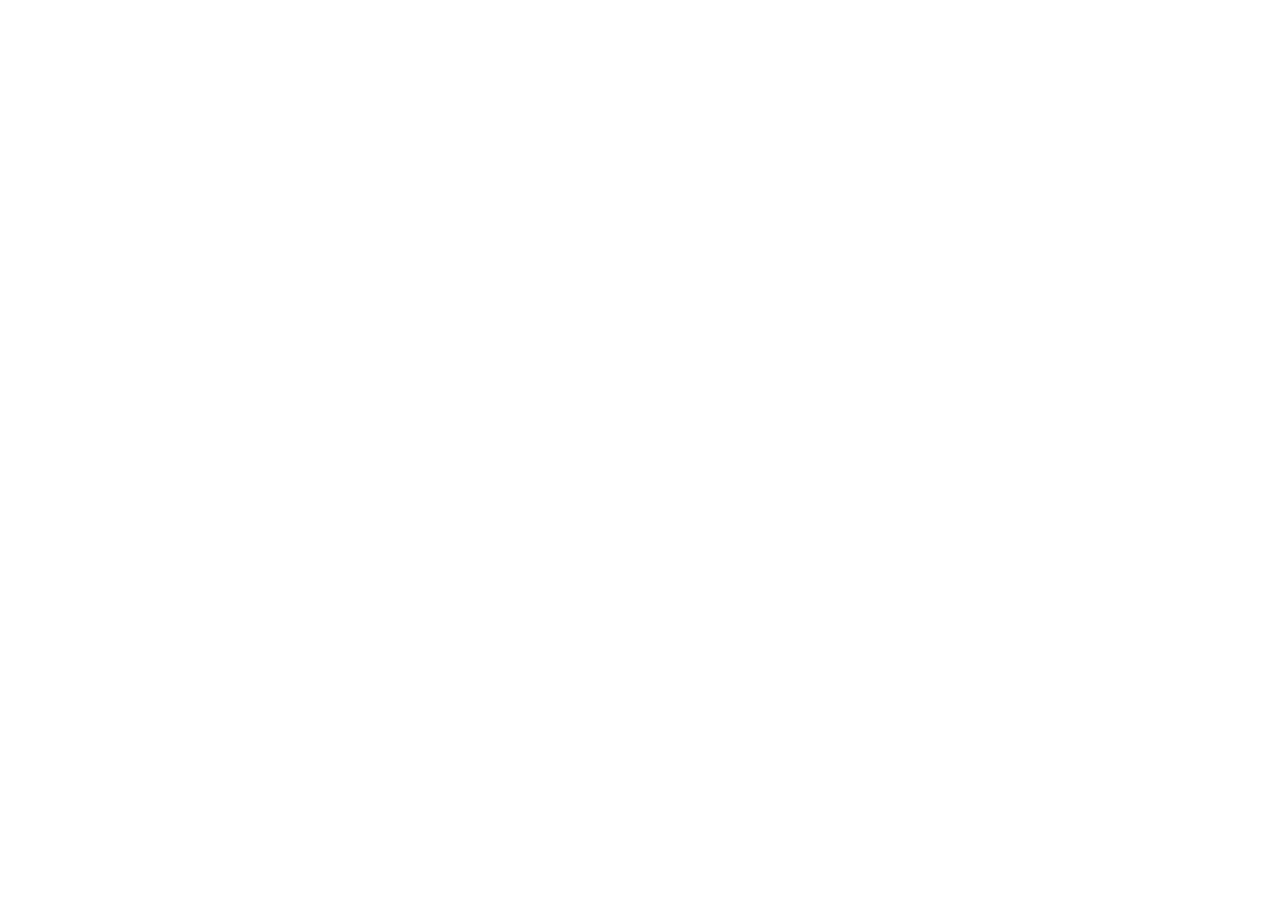
==== index.html @ a7c5f189 "Adicionar index.html" ====
<!DOCTYPE html>
<html lang="en">
<head>
    <meta charset="UTF-8">
    <meta name="viewport" content="width=device-width, initial-scale=1.0">

    <title>Document</title>
</head>
<body>
    
</body>
</html>
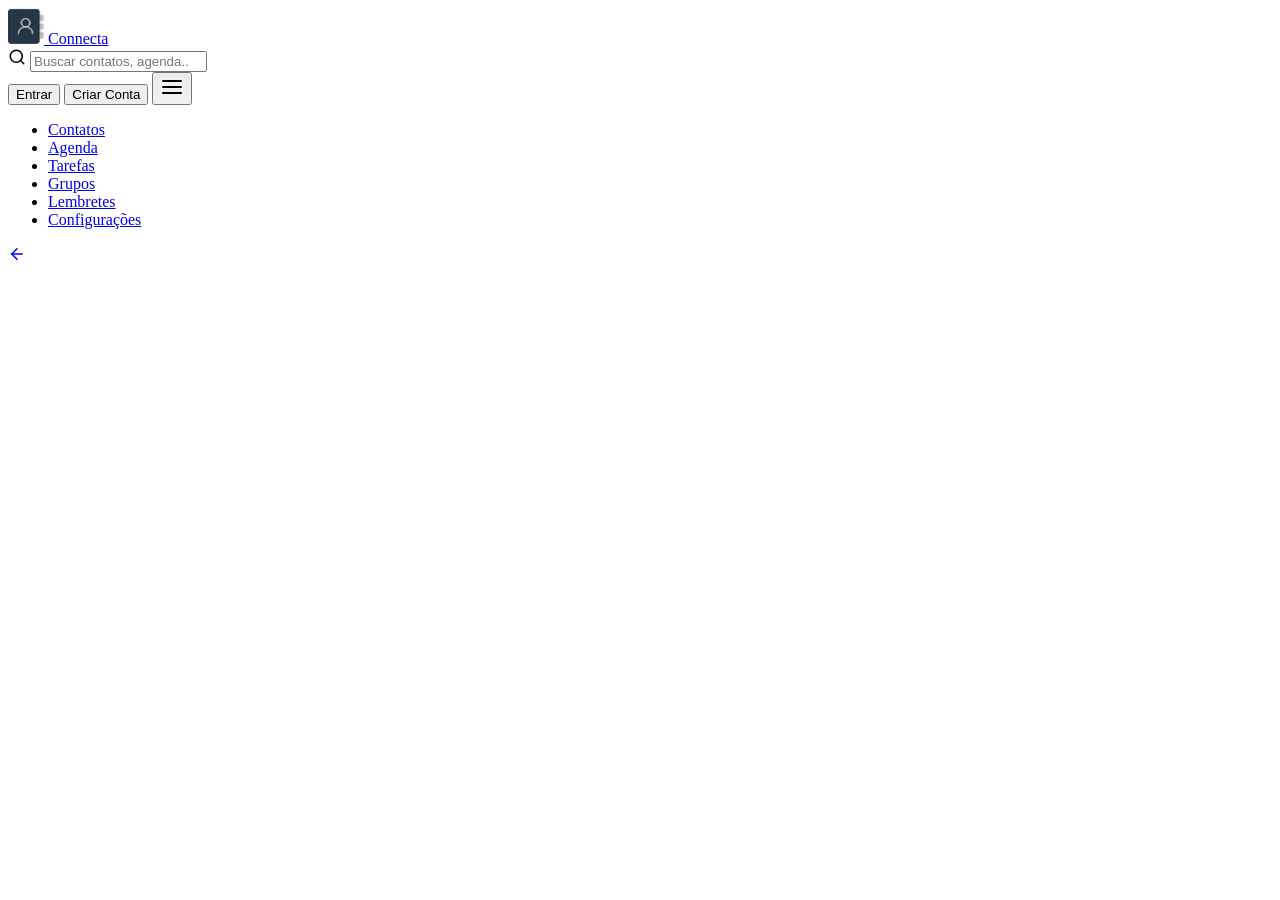
==== commit 686e3503: "Remove 'Voltar ao Início' text from index.html Removed the 'Voltar ao Início' text from a link." ====
--- a/index.html
+++ b/index.html
@@ -1,12 +1,84 @@
 <!DOCTYPE html>
-<html lang="en">
+<html lang="pt-BR">
 <head>
     <meta charset="UTF-8">
     <meta name="viewport" content="width=device-width, initial-scale=1.0">
-
-    <title>Document</title>
+    <title>Connecta — Agenda de Contatos</title>
+    <link rel="stylesheet" href="style.css">
 </head>
 <body>
-    
+
+    <header class="main-header">
+        <div class="header-container">
+
+            <a href="index.html" class="logo-link" title="Connecta Home">
+                <img src="assets/logo_connecta.png" alt="Logotipo do Connecta" class="logo-img" width="36" height="36">
+                <span class="logo-text">Connecta</span>
+            </a>
+
+            <form class="search-form" action="#" method="GET" role="search">
+                <div class="search-wrapper">
+                    <svg class="search-icon" xmlns="http://www.w3.org/2000/svg" viewBox="0 0 24 24" width="18" height="18" fill="none" stroke="currentColor" stroke-width="2" stroke-linecap="round" stroke-linejoin="round" aria-hidden="true">
+                        <circle cx="11" cy="11" r="8"></circle>
+                        <line x1="21" y1="21" x2="16.65" y2="16.65"></line>
+                    </svg>
+                    <input type="search" class="search-input" placeholder="Buscar contatos, agenda..." aria-label="Buscar no Connecta">
+                </div>
+            </form>
+
+            <div class="header-actions">
+                <button type="button" class="btn btn-outline">Entrar</button>
+                <button type="button" class="btn btn-primary">Criar Conta</button>
+                <button type="button" class="btn-menu-mobile" aria-label="Abrir menu de navegação móvel">
+                    <svg class="hamburger-icon" xmlns="http://www.w3.org/2000/svg" viewBox="0 0 24 24" width="24" height="24" fill="none" stroke="currentColor" stroke-width="2" stroke-linecap="round" stroke-linejoin="round" aria-hidden="true">
+                        <line x1="3" y1="12" x2="21" y2="12"></line>
+                        <line x1="3" y1="6" x2="21" y2="6"></line>
+                        <line x1="3" y1="18" x2="21" y2="18"></line>
+                    </svg>
+                </button>
+            </div>
+
+        </div>
+    </header>
+
+    <div class="app-layout">
+        <aside class="sidebar">
+            <nav class="sidebar-nav" aria-label="Navegação Lateral">
+                <ul class="sidebar-list">
+                    <li class="sidebar-item">
+                        <a href="index.html" class="sidebar-link active" aria-current="page">Contatos</a>
+                    </li>
+                    <li class="sidebar-item">
+                        <a href="agenda.html" class="sidebar-link">Agenda</a>
+                    </li>
+                    <li class="sidebar-item">
+                        <a href="tarefas.html" class="sidebar-link">Tarefas</a>
+                    </li>
+                    <li class="sidebar-item">
+                        <a href="grupos.html" class="sidebar-link">Grupos</a>
+                    </li>
+                    <li class="sidebar-item">
+                        <a href="lembretes.html" class="sidebar-link">Lembretes</a>
+                    </li>
+                    <li class="sidebar-item">
+                        <a href="config.html" class="sidebar-link">Configurações</a>
+                    </li>
+                </ul>
+            </nav>
+
+            <div class="sidebar-footer">
+                <a href="index.html" class="btn-back-home">
+                    <svg xmlns="http://www.w3.org/2000/svg" viewBox="0 0 24 24" width="18" height="18" fill="none" stroke="currentColor" stroke-width="2" stroke-linecap="round" stroke-linejoin="round" aria-hidden="true">
+                        <line x1="19" y1="12" x2="5" y2="12"></line>
+                        <polyline points="12 19 5 12 12 5"></polyline>
+                    </svg>
+                </a>
+            </div>
+        </aside>
+
+        <main class="main-content">
+        </main>
+    </div>
+
 </body>
-</html>+</html>
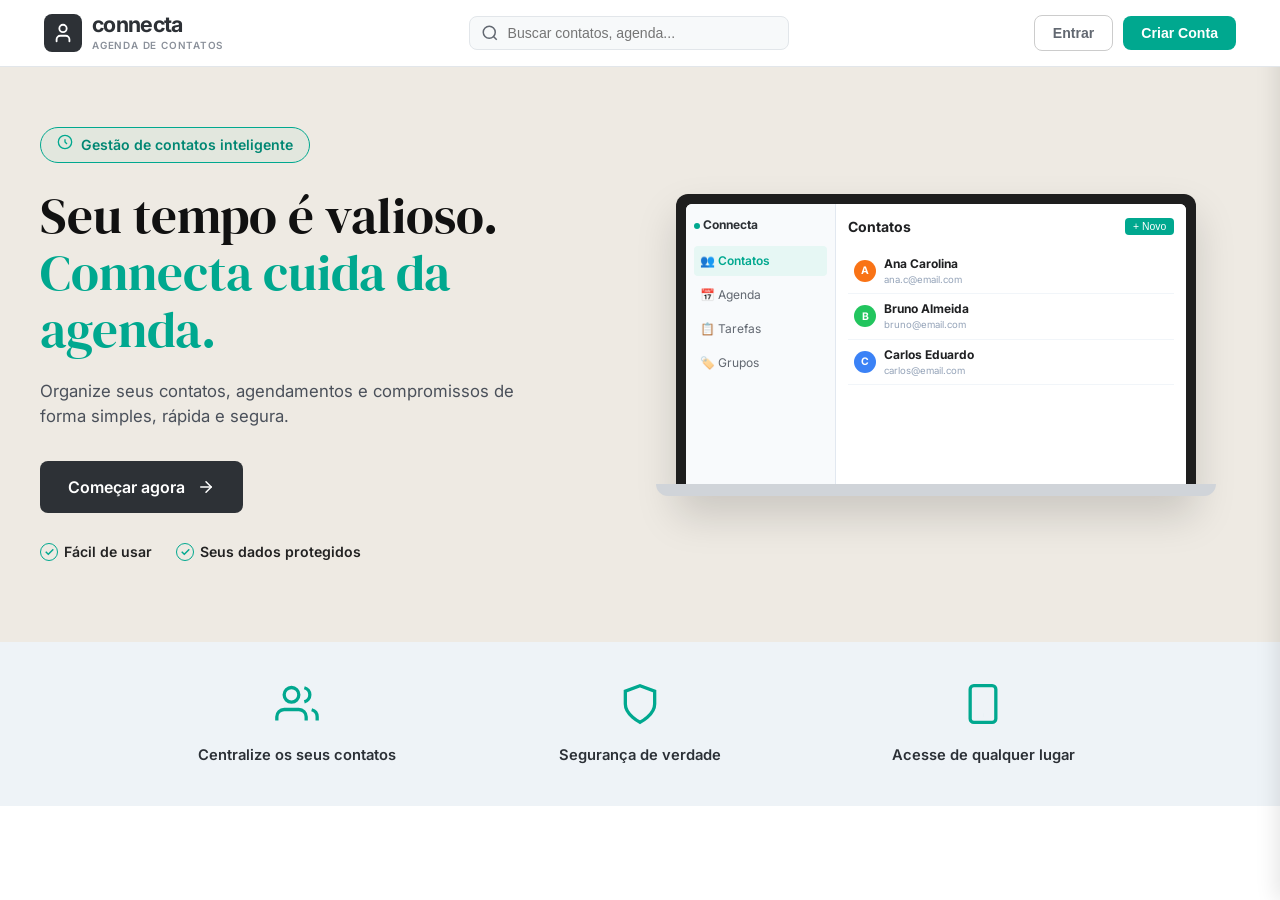
==== commit 10f4d70f: "guauguaagaga" ====
--- a/index.html
+++ b/index.html
@@ -3,82 +3,218 @@
 <head>
     <meta charset="UTF-8">
     <meta name="viewport" content="width=device-width, initial-scale=1.0">
-    <title>Connecta — Agenda de Contatos</title>
+    <title>Connecta — Agenda de Contatos Inteligente</title>
+    
+    <!-- Google Fonts -->
+    <link rel="preconnect" href="https://fonts.googleapis.com">
+    <link rel="preconnect" href="https://fonts.gstatic.com" crossorigin>
+    <link href="https://fonts.googleapis.com/css2?family=DM+Serif+Display&family=Inter:wght@300;400;500;600;700&display=swap" rel="stylesheet">
+    
+    <!-- Estilos -->
     <link rel="stylesheet" href="style.css">
 </head>
 <body>
 
-    <header class="main-header">
+    <!-- Overlay Mobile -->
+    <div class="nav-overlay" id="nav-overlay"></div>
+
+    <!-- Header Principal -->
+    <header class="main-header" id="header">
         <div class="header-container">
-
+            
+            <!-- Logo Connecta -->
             <a href="index.html" class="logo-link" title="Connecta Home">
-                <img src="assets/logo_connecta.png" alt="Logotipo do Connecta" class="logo-img" width="36" height="36">
-                <span class="logo-text">Connecta</span>
+                <div class="logo-badge">
+                    <svg xmlns="http://www.w3.org/2000/svg" viewBox="0 0 24 24" fill="none" stroke="currentColor" stroke-width="2" stroke-linecap="round" stroke-linejoin="round">
+                        <path d="M19 21v-2a4 4 0 0 0-4-4H9a4 4 0 0 0-4 4v2"></path>
+                        <circle cx="12" cy="7" r="4"></circle>
+                    </svg>
+                </div>
+                <div class="logo-text-group">
+                    <span class="logo-brand">connecta</span>
+                    <span class="logo-tagline">AGENDA DE CONTATOS</span>
+                </div>
             </a>
 
-            <form class="search-form" action="#" method="GET" role="search">
+            <!-- Campo de Busca no Header -->
+            <form class="search-form" id="search-form" action="#" method="GET" role="search">
                 <div class="search-wrapper">
-                    <svg class="search-icon" xmlns="http://www.w3.org/2000/svg" viewBox="0 0 24 24" width="18" height="18" fill="none" stroke="currentColor" stroke-width="2" stroke-linecap="round" stroke-linejoin="round" aria-hidden="true">
+                    <svg class="search-icon" xmlns="http://www.w3.org/2000/svg" viewBox="0 0 24 24" fill="none" stroke="currentColor" stroke-width="2">
                         <circle cx="11" cy="11" r="8"></circle>
                         <line x1="21" y1="21" x2="16.65" y2="16.65"></line>
                     </svg>
-                    <input type="search" class="search-input" placeholder="Buscar contatos, agenda..." aria-label="Buscar no Connecta">
+                    <input type="search" class="search-input" id="search-input" placeholder="Buscar contatos, agenda..." aria-label="Buscar no Connecta" autocomplete="off">
+                </div>
+                <div class="search-dropdown" id="search-dropdown" hidden>
+                    <ul id="search-results-list"></ul>
                 </div>
             </form>
 
+            <!-- Ações do Cabeçalho -->
             <div class="header-actions">
                 <button type="button" class="btn btn-outline">Entrar</button>
                 <button type="button" class="btn btn-primary">Criar Conta</button>
-                <button type="button" class="btn-menu-mobile" aria-label="Abrir menu de navegação móvel">
-                    <svg class="hamburger-icon" xmlns="http://www.w3.org/2000/svg" viewBox="0 0 24 24" width="24" height="24" fill="none" stroke="currentColor" stroke-width="2" stroke-linecap="round" stroke-linejoin="round" aria-hidden="true">
-                        <line x1="3" y1="12" x2="21" y2="12"></line>
-                        <line x1="3" y1="6" x2="21" y2="6"></line>
-                        <line x1="3" y1="18" x2="21" y2="18"></line>
-                    </svg>
+
+                <!-- Botão Menu Mobile -->
+                <button type="button" class="btn-menu-mobile" id="btn-menu" aria-label="Abrir menu de navegação">
+                    <span class="bar"></span>
+                    <span class="bar"></span>
+                    <span class="bar"></span>
                 </button>
             </div>
 
         </div>
     </header>
 
-    <div class="app-layout">
-        <aside class="sidebar">
-            <nav class="sidebar-nav" aria-label="Navegação Lateral">
-                <ul class="sidebar-list">
-                    <li class="sidebar-item">
-                        <a href="index.html" class="sidebar-link active" aria-current="page">Contatos</a>
-                    </li>
-                    <li class="sidebar-item">
-                        <a href="agenda.html" class="sidebar-link">Agenda</a>
-                    </li>
-                    <li class="sidebar-item">
-                        <a href="tarefas.html" class="sidebar-link">Tarefas</a>
-                    </li>
-                    <li class="sidebar-item">
-                        <a href="grupos.html" class="sidebar-link">Grupos</a>
-                    </li>
-                    <li class="sidebar-item">
-                        <a href="lembretes.html" class="sidebar-link">Lembretes</a>
-                    </li>
-                    <li class="sidebar-item">
-                        <a href="config.html" class="sidebar-link">Configurações</a>
-                    </li>
-                </ul>
-            </nav>
-
-            <div class="sidebar-footer">
-                <a href="index.html" class="btn-back-home">
-                    <svg xmlns="http://www.w3.org/2000/svg" viewBox="0 0 24 24" width="18" height="18" fill="none" stroke="currentColor" stroke-width="2" stroke-linecap="round" stroke-linejoin="round" aria-hidden="true">
-                        <line x1="19" y1="12" x2="5" y2="12"></line>
-                        <polyline points="12 19 5 12 12 5"></polyline>
-                    </svg>
-                </a>
-            </div>
-        </aside>
-
-        <main class="main-content">
-        </main>
-    </div>
-
+    <!-- Drawer Mobile -->
+    <aside class="mobile-drawer" id="mobile-drawer">
+        <nav class="mobile-nav">
+            <a href="#" class="mobile-link active">Contatos</a>
+            <a href="#" class="mobile-link">Agenda</a>
+            <a href="#" class="mobile-link">Tarefas</a>
+            <a href="#" class="mobile-link">Grupos</a>
+            <a href="#" class="mobile-link">Lembretes</a>
+            <a href="#" class="mobile-link">Configurações</a>
+        </nav>
+    </aside>
+
+    <!-- Hero Section -->
+    <section class="hero-section">
+        <div class="hero-container">
+            
+            <!-- Conteúdo Textual -->
+            <div class="hero-content">
+                <div class="badge-pill">
+                    <span class="badge-icon">
+                        <svg xmlns="http://www.w3.org/2000/svg" viewBox="0 0 24 24" fill="none" stroke="currentColor" stroke-width="2"><circle cx="12" cy="12" r="10"/><path d="M12 8v4l3 3"/></svg>
+                    </span>
+                    <span>Gestão de contatos inteligente</span>
+                </div>
+
+                <h1 class="hero-title">
+                    Seu tempo é valioso.<br>
+                    <span class="text-highlight">Connecta cuida da agenda.</span>
+                </h1>
+
+                <p class="hero-subtitle">
+                    Organize seus contatos, agendamentos e compromissos de forma simples, rápida e segura.
+                </p>
+
+                <div class="hero-actions">
+                    <a href="#" class="btn-cta">
+                        Começar agora
+                        <svg xmlns="http://www.w3.org/2000/svg" viewBox="0 0 24 24" fill="none" stroke="currentColor" stroke-width="2" stroke-linecap="round" stroke-linejoin="round">
+                            <line x1="5" y1="12" x2="19" y2="12"></line>
+                            <polyline points="12 5 19 12 12 19"></polyline>
+                        </svg>
+                    </a>
+                </div>
+
+                <div class="hero-checks">
+                    <div class="check-item">
+                        <span class="check-icon">✓</span>
+                        <span>Fácil de usar</span>
+                    </div>
+                    <div class="check-item">
+                        <span class="check-icon">✓</span>
+                        <span>Seus dados protegidos</span>
+                    </div>
+                </div>
+            </div>
+
+            <!-- Preview do App / Mockup do Laptop -->
+            <div class="hero-preview">
+                <div class="laptop-frame">
+                    <div class="laptop-screen">
+                        <!-- Interface Simulada do Connecta -->
+                        <div class="app-window">
+                            <div class="app-sidebar">
+                                <div class="app-logo">
+                                    <span class="app-dot"></span> Connecta
+                                </div>
+                                <ul class="app-menu">
+                                    <li class="active">👥 Contatos</li>
+                                    <li>📅 Agenda</li>
+                                    <li>📋 Tarefas</li>
+                                    <li>🏷️ Grupos</li>
+                                </ul>
+                            </div>
+                            <div class="app-main">
+                                <div class="app-header">
+                                    <h3>Contatos</h3>
+                                    <button class="btn-add-mini">+ Novo</button>
+                                </div>
+                                <div class="contact-list">
+                                    <div class="contact-card">
+                                        <div class="avatar orange">A</div>
+                                        <div class="contact-info">
+                                            <strong>Ana Carolina</strong>
+                                            <small>ana.c@email.com</small>
+                                        </div>
+                                    </div>
+                                    <div class="contact-card">
+                                        <div class="avatar green">B</div>
+                                        <div class="contact-info">
+                                            <strong>Bruno Almeida</strong>
+                                            <small>bruno@email.com</small>
+                                        </div>
+                                    </div>
+                                    <div class="contact-card">
+                                        <div class="avatar blue">C</div>
+                                        <div class="contact-info">
+                                            <strong>Carlos Eduardo</strong>
+                                            <small>carlos@email.com</small>
+                                        </div>
+                                    </div>
+                                </div>
+                            </div>
+                        </div>
+                    </div>
+                    <div class="laptop-base"></div>
+                </div>
+            </div>
+
+        </div>
+    </section>
+
+    <!-- Seção de Destaques / Features -->
+    <section class="features-section">
+        <div class="features-container">
+            
+            <div class="feature-card">
+                <div class="feature-icon">
+                    <svg xmlns="http://www.w3.org/2000/svg" viewBox="0 0 24 24" fill="none" stroke="currentColor" stroke-width="1.8">
+                        <path d="M17 21v-2a4 4 0 0 0-4-4H5a4 4 0 0 0-4 4v2"></path>
+                        <circle cx="9" cy="7" r="4"></circle>
+                        <path d="M23 21v-2a4 4 0 0 0-3-3.87"></path>
+                        <path d="M16 3.13a4 4 0 0 1 0 7.75"></path>
+                    </svg>
+                </div>
+                <h4>Centralize os seus contatos</h4>
+            </div>
+
+            <div class="feature-card">
+                <div class="feature-icon">
+                    <svg xmlns="http://www.w3.org/2000/svg" viewBox="0 0 24 24" fill="none" stroke="currentColor" stroke-width="1.8">
+                        <path d="M12 22s8-4 8-10V5l-8-3-8 3v7c0 6 8 10 8 10z"></path>
+                    </svg>
+                </div>
+                <h4>Segurança de verdade</h4>
+            </div>
+
+            <div class="feature-card">
+                <div class="feature-icon">
+                    <svg xmlns="http://www.w3.org/2000/svg" viewBox="0 0 24 24" fill="none" stroke="currentColor" stroke-width="1.8">
+                        <rect x="5" y="2" width="14" height="20" rx="2" ry="2"></rect>
+                        <line x1="12" y1="18" x2="12.01" y2="18"></line>
+                    </svg>
+                </div>
+                <h4>Acesse de qualquer lugar</h4>
+            </div>
+
+        </div>
+    </section>
+
+    <script src="script.js"></script>
 </body>
-</html>
+</html>
--- a/style.css
+++ b/style.css
@@ -0,0 +1,480 @@
+/* ==========================================================================
+   Variáveis de Design do Connecta
+   ========================================================================== */
+:root {
+  --color-teal: #00a88f;
+  --color-teal-dark: #008773;
+  --color-dark: #2d3136;
+  --color-dark-hover: #1f2225;
+  --bg-hero: #eeeae3;
+  --bg-features: #eef3f7;
+  --bg-white: #ffffff;
+  --text-main: #1f2022;
+  --text-muted: #626871;
+  --border-light: #e2e6ea;
+  --font-serif: 'DM Serif Display', Georgia, serif;
+  --font-sans: 'Inter', system-ui, -apple-system, sans-serif;
+  --radius-btn: 8px;
+  --shadow-subtle: 0 4px 20px rgba(0,0,0,0.06);
+}
+
+/* Reset Básico */
+*, *::before, *::after {
+  margin: 0;
+  padding: 0;
+  box-sizing: border-box;
+}
+
+body {
+  font-family: var(--font-sans);
+  background-color: var(--bg-white);
+  color: var(--text-main);
+  line-height: 1.5;
+  -webkit-font-smoothing: antialiased;
+}
+
+/* ==========================================================================
+   Cabeçalho Principal
+   ========================================================================== */
+.main-header {
+  background-color: var(--bg-white);
+  border-bottom: 1px solid var(--border-light);
+  position: sticky;
+  top: 0;
+  z-index: 1000;
+  transition: box-shadow 0.3s ease;
+}
+
+.main-header.scrolled {
+  box-shadow: var(--shadow-subtle);
+}
+
+.header-container {
+  max-width: 1240px;
+  margin: 0 auto;
+  padding: 14px 24px;
+  display: flex;
+  align-items: center;
+  justify-content: space-between;
+  gap: 20px;
+}
+
+/* Logo Connecta */
+.logo-link {
+  display: flex;
+  align-items: center;
+  gap: 10px;
+  text-decoration: none;
+  color: inherit;
+}
+
+.logo-badge {
+  width: 38px;
+  height: 38px;
+  background-color: var(--color-dark);
+  color: #fff;
+  border-radius: 8px;
+  display: flex;
+  align-items: center;
+  justify-content: center;
+}
+
+.logo-badge svg {
+  width: 22px;
+  height: 22px;
+}
+
+.logo-text-group {
+  display: flex;
+  flex-direction: column;
+}
+
+.logo-brand {
+  font-size: 1.35rem;
+  font-weight: 700;
+  letter-spacing: -0.03em;
+  line-height: 1;
+  color: var(--color-dark);
+}
+
+.logo-tagline {
+  font-size: 0.62rem;
+  font-weight: 600;
+  color: #8a909a;
+  letter-spacing: 0.08em;
+  margin-top: 2px;
+}
+
+/* Busca no Header */
+.search-form {
+  position: relative;
+  flex: 1;
+  max-width: 320px;
+}
+
+.search-wrapper {
+  position: relative;
+  display: flex;
+  align-items: center;
+}
+
+.search-icon {
+  position: absolute;
+  left: 12px;
+  width: 18px;
+  height: 18px;
+  stroke: var(--text-muted);
+  pointer-events: none;
+}
+
+.search-input {
+  width: 100%;
+  padding: 8px 14px 8px 38px;
+  border-radius: 8px;
+  border: 1px solid var(--border-light);
+  background-color: #f7f9fa;
+  font-size: 0.88rem;
+  outline: none;
+  transition: all 0.2s ease;
+}
+
+.search-input:focus {
+  background-color: #fff;
+  border-color: var(--color-teal);
+  box-shadow: 0 0 0 3px rgba(0, 168, 143, 0.15);
+}
+
+.search-dropdown {
+  position: absolute;
+  top: calc(100% + 6px);
+  left: 0;
+  right: 0;
+  background: #fff;
+  border: 1px solid var(--border-light);
+  border-radius: 8px;
+  box-shadow: 0 10px 25px rgba(0,0,0,0.1);
+  overflow: hidden;
+  z-index: 100;
+}
+
+.search-dropdown ul { list-style: none; }
+.search-dropdown li a {
+  display: block;
+  padding: 10px 14px;
+  text-decoration: none;
+  color: var(--text-main);
+  font-size: 0.88rem;
+  transition: background 0.15s ease;
+}
+.search-dropdown li a:hover { background: #f0f4f8; }
+
+/* Botões do Header */
+.header-actions {
+  display: flex;
+  align-items: center;
+  gap: 10px;
+}
+
+.btn {
+  padding: 9px 18px;
+  border-radius: var(--radius-btn);
+  font-size: 0.88rem;
+  font-weight: 600;
+  cursor: pointer;
+  transition: all 0.2s ease;
+}
+
+.btn-outline {
+  background: transparent;
+  border: 1px solid #ccc;
+  color: var(--text-muted);
+}
+
+.btn-outline:hover {
+  border-color: var(--color-dark);
+  color: var(--color-dark);
+}
+
+.btn-primary {
+  background-color: var(--color-teal);
+  border: none;
+  color: #ffffff;
+}
+
+.btn-primary:hover {
+  background-color: var(--color-teal-dark);
+}
+
+.btn-menu-mobile {
+  display: none;
+  flex-direction: column;
+  gap: 4px;
+  background: none;
+  border: none;
+  cursor: pointer;
+  padding: 4px;
+}
+
+.btn-menu-mobile .bar {
+  width: 22px;
+  height: 2px;
+  background-color: var(--color-dark);
+  transition: all 0.3s ease;
+}
+
+/* ==========================================================================
+   Hero Section (Layout Fiel às Imagens)
+   ========================================================================== */
+.hero-section {
+  background-color: var(--bg-hero);
+  padding: 60px 24px 80px;
+}
+
+.hero-container {
+  max-width: 1200px;
+  margin: 0 auto;
+  display: grid;
+  grid-template-columns: 1fr 1.1fr;
+  align-items: center;
+  gap: 40px;
+}
+
+.badge-pill {
+  display: inline-flex;
+  align-items: center;
+  gap: 8px;
+  padding: 6px 16px;
+  border-radius: 50px;
+  border: 1.5px solid var(--color-teal);
+  color: var(--color-teal-dark);
+  font-size: 0.88rem;
+  font-weight: 600;
+  background-color: rgba(0, 168, 143, 0.05);
+  margin-bottom: 24px;
+}
+
+.badge-icon svg {
+  width: 16px;
+  height: 16px;
+  stroke: var(--color-teal);
+}
+
+.hero-title {
+  font-family: var(--font-serif);
+  font-size: 3.2rem;
+  font-weight: 400;
+  line-height: 1.12;
+  color: #111;
+  margin-bottom: 20px;
+}
+
+.text-highlight {
+  color: var(--color-teal);
+}
+
+.hero-subtitle {
+  font-size: 1.05rem;
+  color: #4a505a;
+  max-width: 480px;
+  margin-bottom: 32px;
+}
+
+.hero-actions {
+  margin-bottom: 28px;
+}
+
+.btn-cta {
+  display: inline-flex;
+  align-items: center;
+  gap: 12px;
+  padding: 14px 28px;
+  background-color: var(--color-dark);
+  color: #ffffff;
+  border-radius: var(--radius-btn);
+  font-weight: 600;
+  font-size: 1rem;
+  text-decoration: none;
+  transition: background-color 0.2s ease, transform 0.2s ease;
+}
+
+.btn-cta:hover {
+  background-color: var(--color-dark-hover);
+  transform: translateY(-2px);
+}
+
+.btn-cta svg {
+  width: 18px;
+  height: 18px;
+  stroke: #fff;
+}
+
+.hero-checks {
+  display: flex;
+  gap: 24px;
+  font-size: 0.88rem;
+  font-weight: 600;
+  color: #222;
+}
+
+.check-item {
+  display: flex;
+  align-items: center;
+  gap: 6px;
+}
+
+.check-icon {
+  width: 18px;
+  height: 18px;
+  border-radius: 50%;
+  border: 1.5px solid var(--color-teal);
+  color: var(--color-teal);
+  display: flex;
+  align-items: center;
+  justify-content: center;
+  font-size: 0.75rem;
+}
+
+/* Preview do Laptop Mockup */
+.hero-preview {
+  display: flex;
+  justify-content: center;
+}
+
+.laptop-frame {
+  width: 100%;
+  max-width: 520px;
+  background: #1e1e1e;
+  border-radius: 12px 12px 0 0;
+  padding: 10px 10px 0;
+  box-shadow: 0 20px 40px rgba(0,0,0,0.15);
+}
+
+.laptop-screen {
+  background: #fff;
+  border-radius: 6px 6px 0 0;
+  overflow: hidden;
+  height: 280px;
+}
+
+.laptop-base {
+  height: 12px;
+  background: #d0d4d9;
+  border-radius: 0 0 12px 12px;
+  width: 112%;
+  margin-left: -6%;
+}
+
+/* Simulador do App dentro do Laptop */
+.app-window {
+  display: flex;
+  height: 100%;
+  font-size: 0.75rem;
+}
+
+.app-sidebar {
+  width: 30%;
+  background: #f8fafc;
+  border-right: 1px solid #e2e8f0;
+  padding: 12px 8px;
+}
+
+.app-logo { font-weight: 700; color: var(--color-dark); margin-bottom: 12px; }
+.app-dot { display: inline-block; width: 6px; height: 6px; background: var(--color-teal); border-radius: 50%; }
+.app-menu { list-style: none; }
+.app-menu li { padding: 6px; margin-bottom: 4px; border-radius: 4px; color: var(--text-muted); cursor: pointer; }
+.app-menu li.active { background: #e6f7f4; color: var(--color-teal); font-weight: 600; }
+
+.app-main { flex: 1; padding: 12px; background: #fff; }
+.app-header { display: flex; justify-content: space-between; align-items: center; margin-bottom: 12px; }
+.btn-add-mini { background: var(--color-teal); color: #fff; border: none; padding: 3px 8px; border-radius: 4px; font-size: 0.65rem; }
+
+.contact-card { display: flex; align-items: center; gap: 8px; padding: 6px; border-bottom: 1px solid #f1f5f9; }
+.avatar { width: 22px; height: 22px; border-radius: 50%; color: #fff; display: flex; align-items: center; justify-content: center; font-weight: 700; font-size: 0.65rem; }
+.avatar.orange { background: #f97316; }
+.avatar.green { background: #22c55e; }
+.avatar.blue { background: #3b82f6; }
+.contact-info { display: flex; flex-direction: column; }
+.contact-info small { color: #94a3b8; font-size: 0.6rem; }
+
+/* ==========================================================================
+   Features Section (Faixa Inferior)
+   ========================================================================== */
+.features-section {
+  background-color: var(--bg-features);
+  padding: 40px 24px;
+}
+
+.features-container {
+  max-width: 1000px;
+  margin: 0 auto;
+  display: grid;
+  grid-template-columns: repeat(3, 1fr);
+  gap: 30px;
+  text-align: center;
+}
+
+.feature-card {
+  display: flex;
+  flex-direction: column;
+  align-items: center;
+  gap: 12px;
+}
+
+.feature-icon svg {
+  width: 44px;
+  height: 44px;
+  stroke: var(--color-teal);
+}
+
+.feature-card h4 {
+  font-size: 0.92rem;
+  font-weight: 600;
+  color: #2b3036;
+}
+
+/* ==========================================================================
+   Mobile & Responsive Styles
+   ========================================================================== */
+.nav-overlay {
+  position: fixed;
+  inset: 0;
+  background: rgba(0,0,0,0.4);
+  opacity: 0;
+  visibility: hidden;
+  transition: all 0.3s ease;
+  z-index: 998;
+}
+
+.nav-overlay.active { opacity: 1; visibility: visible; }
+
+.mobile-drawer {
+  position: fixed;
+  top: 0;
+  right: -260px;
+  width: 260px;
+  height: 100vh;
+  background: #fff;
+  padding: 80px 24px;
+  box-shadow: -4px 0 20px rgba(0,0,0,0.1);
+  transition: right 0.3s ease;
+  z-index: 999;
+}
+
+.mobile-drawer.active { right: 0; }
+.mobile-nav { display: flex; flex-direction: column; gap: 18px; }
+.mobile-link { text-decoration: none; color: var(--text-main); font-weight: 500; font-size: 1rem; }
+.mobile-link.active { color: var(--color-teal); font-weight: 700; }
+
+@media (max-width: 992px) {
+  .hero-container { grid-template-columns: 1fr; text-align: center; }
+  .hero-subtitle { margin: 0 auto 32px; }
+  .hero-checks { justify-content: center; }
+  .search-form { display: none; }
+}
+
+@media (max-width: 768px) {
+  .btn-menu-mobile { display: flex; }
+  .btn-outline { display: none; }
+  .hero-title { font-size: 2.3rem; }
+  .features-container { grid-template-columns: 1fr; gap: 32px; }
+}
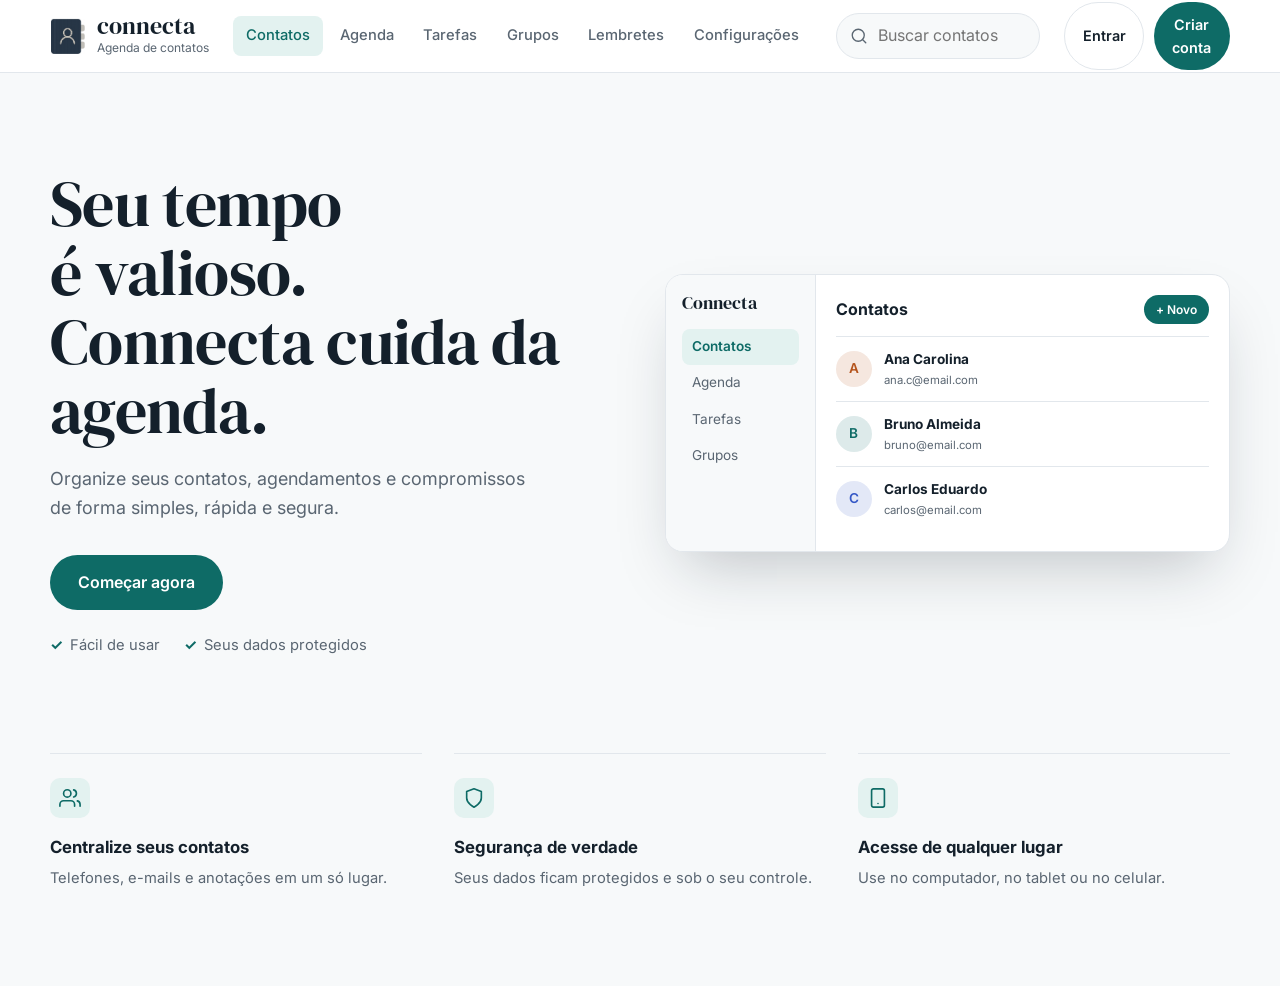
==== commit f8bc1adf: "tts" ====
--- a/index.html
+++ b/index.html
@@ -1,220 +1,153 @@
 <!DOCTYPE html>
 <html lang="pt-BR">
 <head>
-    <meta charset="UTF-8">
-    <meta name="viewport" content="width=device-width, initial-scale=1.0">
-    <title>Connecta — Agenda de Contatos Inteligente</title>
-    
-    <!-- Google Fonts -->
-    <link rel="preconnect" href="https://fonts.googleapis.com">
-    <link rel="preconnect" href="https://fonts.gstatic.com" crossorigin>
-    <link href="https://fonts.googleapis.com/css2?family=DM+Serif+Display&family=Inter:wght@300;400;500;600;700&display=swap" rel="stylesheet">
-    
-    <!-- Estilos -->
-    <link rel="stylesheet" href="style.css">
+  <meta charset="UTF-8">
+  <meta name="viewport" content="width=device-width, initial-scale=1">
+  <title>Connecta — Agenda de contatos inteligente</title>
+  <meta name="description" content="Organize contatos, agendamentos e compromissos de forma simples, rápida e segura.">
+
+  <link rel="icon" href="images/logo.png">
+  <link rel="preconnect" href="https://fonts.googleapis.com">
+  <link rel="preconnect" href="https://fonts.gstatic.com" crossorigin>
+  <link rel="stylesheet" href="https://fonts.googleapis.com/css2?family=DM+Serif+Display&family=Inter:wght@400;500;600&display=swap">
+  <link rel="stylesheet" href="style.css">
+  <script src="script.js" defer></script>
 </head>
 <body>
 
-    <!-- Overlay Mobile -->
-    <div class="nav-overlay" id="nav-overlay"></div>
+  <header class="site-header">
+    <div class="container header-inner">
 
-    <!-- Header Principal -->
-    <header class="main-header" id="header">
-        <div class="header-container">
-            
-            <!-- Logo Connecta -->
-            <a href="index.html" class="logo-link" title="Connecta Home">
-                <div class="logo-badge">
-                    <svg xmlns="http://www.w3.org/2000/svg" viewBox="0 0 24 24" fill="none" stroke="currentColor" stroke-width="2" stroke-linecap="round" stroke-linejoin="round">
-                        <path d="M19 21v-2a4 4 0 0 0-4-4H9a4 4 0 0 0-4 4v2"></path>
-                        <circle cx="12" cy="7" r="4"></circle>
-                    </svg>
-                </div>
-                <div class="logo-text-group">
-                    <span class="logo-brand">connecta</span>
-                    <span class="logo-tagline">AGENDA DE CONTATOS</span>
-                </div>
-            </a>
+      <a class="logo" href="index.html">
+        <!-- Coloque sua logo em assets/logo_connecta.png -->
+        <img src="assets/logo_connecta.png" alt="" width="36" height="36">
+        <span>
+          <strong>connecta</strong>
+          <small>Agenda de contatos</small>
+        </span>
+      </a>
 
-            <!-- Campo de Busca no Header -->
-            <form class="search-form" id="search-form" action="#" method="GET" role="search">
-                <div class="search-wrapper">
-                    <svg class="search-icon" xmlns="http://www.w3.org/2000/svg" viewBox="0 0 24 24" fill="none" stroke="currentColor" stroke-width="2">
-                        <circle cx="11" cy="11" r="8"></circle>
-                        <line x1="21" y1="21" x2="16.65" y2="16.65"></line>
-                    </svg>
-                    <input type="search" class="search-input" id="search-input" placeholder="Buscar contatos, agenda..." aria-label="Buscar no Connecta" autocomplete="off">
-                </div>
-                <div class="search-dropdown" id="search-dropdown" hidden>
-                    <ul id="search-results-list"></ul>
-                </div>
-            </form>
+      <nav class="site-nav" id="menu" aria-label="Principal">
+        <ul>
+          <li><a href="contatos.html" aria-current="page">Contatos</a></li>
+          <li><a href="agenda.html">Agenda</a></li>
+          <li><a href="tarefas.html">Tarefas</a></li>
+          <li><a href="grupos.html">Grupos</a></li>
+          <li><a href="lembretes.html">Lembretes</a></li>
+          <li><a href="configuracoes.html">Configurações</a></li>
+        </ul>
+      </nav>
 
-            <!-- Ações do Cabeçalho -->
-            <div class="header-actions">
-                <button type="button" class="btn btn-outline">Entrar</button>
-                <button type="button" class="btn btn-primary">Criar Conta</button>
+      <form class="search" role="search">
+        <svg viewBox="0 0 24 24" aria-hidden="true">
+          <circle cx="11" cy="11" r="8"></circle>
+          <path d="m21 21-4.35-4.35"></path>
+        </svg>
+        <input type="search" placeholder="Buscar contatos" aria-label="Buscar contatos" aria-controls="search-results" autocomplete="off">
+        <ul class="search-results" id="search-results" aria-live="polite" hidden></ul>
+      </form>
 
-                <!-- Botão Menu Mobile -->
-                <button type="button" class="btn-menu-mobile" id="btn-menu" aria-label="Abrir menu de navegação">
-                    <span class="bar"></span>
-                    <span class="bar"></span>
-                    <span class="bar"></span>
-                </button>
+      <div class="header-actions">
+        <button type="button" class="btn btn--ghost">Entrar</button>
+        <button type="button" class="btn btn--primary">Criar conta</button>
+      </div>
+
+      <button type="button" class="menu-toggle" aria-label="Abrir menu" aria-expanded="false" aria-controls="menu">
+        <span></span><span></span><span></span>
+      </button>
+
+    </div>
+  </header>
+
+  <div class="overlay"></div>
+
+  <main>
+
+    <section class="hero">
+      <div class="container hero-inner">
+
+        <div class="hero-text">
+          <h1>Seu tempo é valioso.<br>Connecta cuida da agenda.</h1>
+          <p>Organize seus contatos, agendamentos e compromissos de forma simples, rápida e segura.</p>
+          <a class="btn btn--primary btn--lg" href="#">Começar agora</a>
+          <ul class="checks">
+            <li>Fácil de usar</li>
+            <li>Seus dados protegidos</li>
+          </ul>
+        </div>
+
+        <div class="mockup" aria-hidden="true">
+          <aside>
+            <strong>Connecta</strong>
+            <ul>
+              <li class="is-active">Contatos</li>
+              <li>Agenda</li>
+              <li>Tarefas</li>
+              <li>Grupos</li>
+            </ul>
+          </aside>
+          <div class="mockup-main">
+            <div class="mockup-head">
+              <h3>Contatos</h3>
+              <span>+ Novo</span>
             </div>
+            <ul class="contacts">
+              <li class="contact">
+                <span class="avatar">A</span>
+                <div><strong>Ana Carolina</strong><small>ana.c@email.com</small></div>
+              </li>
+              <li class="contact">
+                <span class="avatar">B</span>
+                <div><strong>Bruno Almeida</strong><small>bruno@email.com</small></div>
+              </li>
+              <li class="contact">
+                <span class="avatar">C</span>
+                <div><strong>Carlos Eduardo</strong><small>carlos@email.com</small></div>
+              </li>
+            </ul>
+          </div>
+        </div>
 
-        </div>
-    </header>
-
-    <!-- Drawer Mobile -->
-    <aside class="mobile-drawer" id="mobile-drawer">
-        <nav class="mobile-nav">
-            <a href="#" class="mobile-link active">Contatos</a>
-            <a href="#" class="mobile-link">Agenda</a>
-            <a href="#" class="mobile-link">Tarefas</a>
-            <a href="#" class="mobile-link">Grupos</a>
-            <a href="#" class="mobile-link">Lembretes</a>
-            <a href="#" class="mobile-link">Configurações</a>
-        </nav>
-    </aside>
-
-    <!-- Hero Section -->
-    <section class="hero-section">
-        <div class="hero-container">
-            
-            <!-- Conteúdo Textual -->
-            <div class="hero-content">
-                <div class="badge-pill">
-                    <span class="badge-icon">
-                        <svg xmlns="http://www.w3.org/2000/svg" viewBox="0 0 24 24" fill="none" stroke="currentColor" stroke-width="2"><circle cx="12" cy="12" r="10"/><path d="M12 8v4l3 3"/></svg>
-                    </span>
-                    <span>Gestão de contatos inteligente</span>
-                </div>
-
-                <h1 class="hero-title">
-                    Seu tempo é valioso.<br>
-                    <span class="text-highlight">Connecta cuida da agenda.</span>
-                </h1>
-
-                <p class="hero-subtitle">
-                    Organize seus contatos, agendamentos e compromissos de forma simples, rápida e segura.
-                </p>
-
-                <div class="hero-actions">
-                    <a href="#" class="btn-cta">
-                        Começar agora
-                        <svg xmlns="http://www.w3.org/2000/svg" viewBox="0 0 24 24" fill="none" stroke="currentColor" stroke-width="2" stroke-linecap="round" stroke-linejoin="round">
-                            <line x1="5" y1="12" x2="19" y2="12"></line>
-                            <polyline points="12 5 19 12 12 19"></polyline>
-                        </svg>
-                    </a>
-                </div>
-
-                <div class="hero-checks">
-                    <div class="check-item">
-                        <span class="check-icon">✓</span>
-                        <span>Fácil de usar</span>
-                    </div>
-                    <div class="check-item">
-                        <span class="check-icon">✓</span>
-                        <span>Seus dados protegidos</span>
-                    </div>
-                </div>
-            </div>
-
-            <!-- Preview do App / Mockup do Laptop -->
-            <div class="hero-preview">
-                <div class="laptop-frame">
-                    <div class="laptop-screen">
-                        <!-- Interface Simulada do Connecta -->
-                        <div class="app-window">
-                            <div class="app-sidebar">
-                                <div class="app-logo">
-                                    <span class="app-dot"></span> Connecta
-                                </div>
-                                <ul class="app-menu">
-                                    <li class="active">👥 Contatos</li>
-                                    <li>📅 Agenda</li>
-                                    <li>📋 Tarefas</li>
-                                    <li>🏷️ Grupos</li>
-                                </ul>
-                            </div>
-                            <div class="app-main">
-                                <div class="app-header">
-                                    <h3>Contatos</h3>
-                                    <button class="btn-add-mini">+ Novo</button>
-                                </div>
-                                <div class="contact-list">
-                                    <div class="contact-card">
-                                        <div class="avatar orange">A</div>
-                                        <div class="contact-info">
-                                            <strong>Ana Carolina</strong>
-                                            <small>ana.c@email.com</small>
-                                        </div>
-                                    </div>
-                                    <div class="contact-card">
-                                        <div class="avatar green">B</div>
-                                        <div class="contact-info">
-                                            <strong>Bruno Almeida</strong>
-                                            <small>bruno@email.com</small>
-                                        </div>
-                                    </div>
-                                    <div class="contact-card">
-                                        <div class="avatar blue">C</div>
-                                        <div class="contact-info">
-                                            <strong>Carlos Eduardo</strong>
-                                            <small>carlos@email.com</small>
-                                        </div>
-                                    </div>
-                                </div>
-                            </div>
-                        </div>
-                    </div>
-                    <div class="laptop-base"></div>
-                </div>
-            </div>
-
-        </div>
+      </div>
     </section>
 
-    <!-- Seção de Destaques / Features -->
-    <section class="features-section">
-        <div class="features-container">
-            
-            <div class="feature-card">
-                <div class="feature-icon">
-                    <svg xmlns="http://www.w3.org/2000/svg" viewBox="0 0 24 24" fill="none" stroke="currentColor" stroke-width="1.8">
-                        <path d="M17 21v-2a4 4 0 0 0-4-4H5a4 4 0 0 0-4 4v2"></path>
-                        <circle cx="9" cy="7" r="4"></circle>
-                        <path d="M23 21v-2a4 4 0 0 0-3-3.87"></path>
-                        <path d="M16 3.13a4 4 0 0 1 0 7.75"></path>
-                    </svg>
-                </div>
-                <h4>Centralize os seus contatos</h4>
-            </div>
+    <section class="features" aria-labelledby="features-title">
+      <div class="container">
+        <h2 class="sr-only" id="features-title">Por que usar o Connecta</h2>
+        <ul class="features-list">
 
-            <div class="feature-card">
-                <div class="feature-icon">
-                    <svg xmlns="http://www.w3.org/2000/svg" viewBox="0 0 24 24" fill="none" stroke="currentColor" stroke-width="1.8">
-                        <path d="M12 22s8-4 8-10V5l-8-3-8 3v7c0 6 8 10 8 10z"></path>
-                    </svg>
-                </div>
-                <h4>Segurança de verdade</h4>
-            </div>
+          <li class="feature">
+            <svg viewBox="0 0 24 24" aria-hidden="true">
+              <path d="M17 21v-2a4 4 0 0 0-4-4H5a4 4 0 0 0-4 4v2"></path>
+              <circle cx="9" cy="7" r="4"></circle>
+              <path d="M23 21v-2a4 4 0 0 0-3-3.87M16 3.13a4 4 0 0 1 0 7.75"></path>
+            </svg>
+            <h3>Centralize seus contatos</h3>
+            <p>Telefones, e-mails e anotações em um só lugar.</p>
+          </li>
 
-            <div class="feature-card">
-                <div class="feature-icon">
-                    <svg xmlns="http://www.w3.org/2000/svg" viewBox="0 0 24 24" fill="none" stroke="currentColor" stroke-width="1.8">
-                        <rect x="5" y="2" width="14" height="20" rx="2" ry="2"></rect>
-                        <line x1="12" y1="18" x2="12.01" y2="18"></line>
-                    </svg>
-                </div>
-                <h4>Acesse de qualquer lugar</h4>
-            </div>
+          <li class="feature">
+            <svg viewBox="0 0 24 24" aria-hidden="true">
+              <path d="M12 22s8-4 8-10V5l-8-3-8 3v7c0 6 8 10 8 10z"></path>
+            </svg>
+            <h3>Segurança de verdade</h3>
+            <p>Seus dados ficam protegidos e sob o seu controle.</p>
+          </li>
 
-        </div>
+          <li class="feature">
+            <svg viewBox="0 0 24 24" aria-hidden="true">
+              <rect x="5" y="2" width="14" height="20" rx="2"></rect>
+              <path d="M12 18h.01"></path>
+            </svg>
+            <h3>Acesse de qualquer lugar</h3>
+            <p>Use no computador, no tablet ou no celular.</p>
+          </li>
+
+        </ul>
+      </div>
     </section>
 
-    <script src="script.js"></script>
+  </main>
+
 </body>
 </html>
--- a/style.css
+++ b/style.css
@@ -1,480 +1,397 @@
 /* ==========================================================================
-   Variáveis de Design do Connecta
+   Connecta — estilos
+   1. Variáveis  2. Base  3. Botões  4. Header  5. Hero  6. Destaques
+   7. Responsivo
    ========================================================================== */
+
+/* 1. Variáveis ------------------------------------------------------------ */
 :root {
-  --color-teal: #00a88f;
-  --color-teal-dark: #008773;
-  --color-dark: #2d3136;
-  --color-dark-hover: #1f2225;
-  --bg-hero: #eeeae3;
-  --bg-features: #eef3f7;
-  --bg-white: #ffffff;
-  --text-main: #1f2022;
-  --text-muted: #626871;
-  --border-light: #e2e6ea;
-  --font-serif: 'DM Serif Display', Georgia, serif;
-  --font-sans: 'Inter', system-ui, -apple-system, sans-serif;
-  --radius-btn: 8px;
-  --shadow-subtle: 0 4px 20px rgba(0,0,0,0.06);
-}
-
-/* Reset Básico */
-*, *::before, *::after {
+  --ink: #14202b;
+  --muted: #5a6672;
+  --line: #e2e7ec;
+  --bg: #f7f9fa;
+  --surface: #fff;
+  --brand: #0e6b66;
+  --brand-dark: #0a524e;
+  --brand-soft: #e3f2f0;
+
+  --font-sans: "Inter", system-ui, sans-serif;
+  --font-serif: "DM Serif Display", Georgia, serif;
+  --header-h: 72px;
+  --shadow: 0 12px 32px rgb(20 32 43 / 0.12);
+}
+
+/* 2. Base ----------------------------------------------------------------- */
+*, *::before, *::after { box-sizing: border-box; }
+
+html { scroll-behavior: smooth; }
+
+body {
   margin: 0;
-  padding: 0;
-  box-sizing: border-box;
-}
-
-body {
-  font-family: var(--font-sans);
-  background-color: var(--bg-white);
-  color: var(--text-main);
-  line-height: 1.5;
+  font: 400 1rem/1.6 var(--font-sans);
+  color: var(--ink);
+  background: var(--bg);
   -webkit-font-smoothing: antialiased;
 }
 
-/* ==========================================================================
-   Cabeçalho Principal
-   ========================================================================== */
-.main-header {
-  background-color: var(--bg-white);
-  border-bottom: 1px solid var(--border-light);
+body.menu-open { overflow: hidden; }
+
+img, svg { display: block; max-width: 100%; }
+a { color: inherit; text-decoration: none; }
+ul { margin: 0; padding: 0; list-style: none; }
+h1, h2, h3, p { margin: 0; }
+button, input { font: inherit; color: inherit; }
+
+:focus-visible { outline: 3px solid var(--brand); outline-offset: 2px; }
+
+.container { width: min(1180px, 100% - 2.5rem); margin-inline: auto; }
+
+.sr-only {
+  position: absolute;
+  width: 1px; height: 1px;
+  overflow: hidden;
+  clip-path: inset(50%);
+  white-space: nowrap;
+}
+
+/* Ícones SVG de traço */
+.search svg,
+.feature svg {
+  fill: none;
+  stroke: currentColor;
+  stroke-width: 1.8;
+  stroke-linecap: round;
+  stroke-linejoin: round;
+}
+
+/* 3. Botões --------------------------------------------------------------- */
+.btn {
+  display: inline-flex;
+  align-items: center;
+  justify-content: center;
+  padding: 0.6rem 1.1rem;
+  border: 1px solid transparent;
+  border-radius: 999px;
+  font-size: 0.9rem;
+  font-weight: 600;
+  cursor: pointer;
+  transition: background 0.2s, border-color 0.2s;
+}
+
+.btn--ghost { background: var(--surface); border-color: var(--line); }
+.btn--ghost:hover { border-color: var(--ink); }
+
+.btn--primary { background: var(--brand); color: #fff; }
+.btn--primary:hover { background: var(--brand-dark); }
+
+.btn--lg { padding: 0.85rem 1.7rem; font-size: 1rem; }
+
+/* 4. Header --------------------------------------------------------------- */
+.site-header {
   position: sticky;
   top: 0;
-  z-index: 1000;
-  transition: box-shadow 0.3s ease;
-}
-
-.main-header.scrolled {
-  box-shadow: var(--shadow-subtle);
-}
-
-.header-container {
-  max-width: 1240px;
-  margin: 0 auto;
-  padding: 14px 24px;
-  display: flex;
-  align-items: center;
-  justify-content: space-between;
-  gap: 20px;
-}
-
-/* Logo Connecta */
-.logo-link {
-  display: flex;
-  align-items: center;
-  gap: 10px;
-  text-decoration: none;
-  color: inherit;
-}
-
-.logo-badge {
-  width: 38px;
-  height: 38px;
-  background-color: var(--color-dark);
-  color: #fff;
+  z-index: 50;
+  background: var(--surface);
+  border-bottom: 1px solid var(--line);
+}
+
+.header-inner {
+  display: flex;
+  align-items: center;
+  gap: 1.5rem;
+  min-height: var(--header-h);
+}
+
+/* Logo */
+.logo { display: flex; align-items: center; gap: 0.7rem; flex-shrink: 0; }
+.logo img { width: 36px; height: 36px; object-fit: contain; }
+
+.logo strong {
+  display: block;
+  font: 400 1.5rem/1 var(--font-serif);
+}
+
+.logo small { display: block; font-size: 0.75rem; color: var(--muted); }
+
+/* Navegação */
+.site-nav ul { display: flex; gap: 0.25rem; }
+
+.site-nav a {
+  display: block;
+  padding: 0.5rem 0.8rem;
   border-radius: 8px;
-  display: flex;
-  align-items: center;
-  justify-content: center;
-}
-
-.logo-badge svg {
-  width: 22px;
-  height: 22px;
-}
-
-.logo-text-group {
+  font-size: 0.92rem;
+  font-weight: 500;
+  color: var(--muted);
+  transition: background 0.2s, color 0.2s;
+}
+
+.site-nav a:hover { background: var(--bg); color: var(--ink); }
+.site-nav a[aria-current="page"] { background: var(--brand-soft); color: var(--brand); }
+
+/* Busca */
+.search { position: relative; margin-left: auto; width: min(280px, 100%); }
+
+.search svg {
+  position: absolute;
+  top: 50%; left: 0.9rem;
+  width: 18px; height: 18px;
+  translate: 0 -50%;
+  color: var(--muted);
+  pointer-events: none;
+}
+
+.search input {
+  width: 100%;
+  padding: 0.6rem 1rem 0.6rem 2.6rem;
+  border: 1px solid var(--line);
+  border-radius: 999px;
+  background: var(--bg);
+  transition: border-color 0.2s, box-shadow 0.2s, background 0.2s;
+}
+
+.search input:focus {
+  outline: none;
+  border-color: var(--brand);
+  background: var(--surface);
+  box-shadow: 0 0 0 3px var(--brand-soft);
+}
+
+.search-results {
+  position: absolute;
+  inset: calc(100% + 0.5rem) 0 auto;
+  max-height: 320px;
+  padding: 0.35rem;
+  overflow: auto;
+  background: var(--surface);
+  border: 1px solid var(--line);
+  border-radius: 12px;
+  box-shadow: var(--shadow);
+}
+
+.search-results[hidden] { display: none; }
+
+.search-results li {
   display: flex;
   flex-direction: column;
-}
-
-.logo-brand {
-  font-size: 1.35rem;
-  font-weight: 700;
-  letter-spacing: -0.03em;
-  line-height: 1;
-  color: var(--color-dark);
-}
-
-.logo-tagline {
-  font-size: 0.62rem;
-  font-weight: 600;
-  color: #8a909a;
-  letter-spacing: 0.08em;
-  margin-top: 2px;
-}
-
-/* Busca no Header */
-.search-form {
-  position: relative;
-  flex: 1;
-  max-width: 320px;
-}
-
-.search-wrapper {
-  position: relative;
-  display: flex;
-  align-items: center;
-}
-
-.search-icon {
-  position: absolute;
-  left: 12px;
-  width: 18px;
-  height: 18px;
-  stroke: var(--text-muted);
-  pointer-events: none;
-}
-
-.search-input {
-  width: 100%;
-  padding: 8px 14px 8px 38px;
+  padding: 0.55rem 0.75rem;
   border-radius: 8px;
-  border: 1px solid var(--border-light);
-  background-color: #f7f9fa;
-  font-size: 0.88rem;
-  outline: none;
-  transition: all 0.2s ease;
-}
-
-.search-input:focus {
-  background-color: #fff;
-  border-color: var(--color-teal);
-  box-shadow: 0 0 0 3px rgba(0, 168, 143, 0.15);
-}
-
-.search-dropdown {
-  position: absolute;
-  top: calc(100% + 6px);
-  left: 0;
-  right: 0;
-  background: #fff;
-  border: 1px solid var(--border-light);
-  border-radius: 8px;
-  box-shadow: 0 10px 25px rgba(0,0,0,0.1);
-  overflow: hidden;
-  z-index: 100;
-}
-
-.search-dropdown ul { list-style: none; }
-.search-dropdown li a {
-  display: block;
-  padding: 10px 14px;
-  text-decoration: none;
-  color: var(--text-main);
-  font-size: 0.88rem;
-  transition: background 0.15s ease;
-}
-.search-dropdown li a:hover { background: #f0f4f8; }
-
-/* Botões do Header */
-.header-actions {
-  display: flex;
-  align-items: center;
-  gap: 10px;
-}
-
-.btn {
-  padding: 9px 18px;
-  border-radius: var(--radius-btn);
-  font-size: 0.88rem;
-  font-weight: 600;
-  cursor: pointer;
-  transition: all 0.2s ease;
-}
-
-.btn-outline {
-  background: transparent;
-  border: 1px solid #ccc;
-  color: var(--text-muted);
-}
-
-.btn-outline:hover {
-  border-color: var(--color-dark);
-  color: var(--color-dark);
-}
-
-.btn-primary {
-  background-color: var(--color-teal);
-  border: none;
-  color: #ffffff;
-}
-
-.btn-primary:hover {
-  background-color: var(--color-teal-dark);
-}
-
-.btn-menu-mobile {
+  font-size: 0.9rem;
+}
+
+.search-results li:hover { background: var(--bg); }
+.search-results small { color: var(--muted); }
+
+.header-actions { display: flex; gap: 0.6rem; }
+
+/* Botão do menu (só aparece no mobile) */
+.menu-toggle {
   display: none;
   flex-direction: column;
-  gap: 4px;
-  background: none;
-  border: none;
+  align-items: center;
+  justify-content: center;
+  gap: 5px;
+  width: 42px; height: 42px;
+  background: var(--surface);
+  border: 1px solid var(--line);
+  border-radius: 10px;
   cursor: pointer;
-  padding: 4px;
-}
-
-.btn-menu-mobile .bar {
-  width: 22px;
-  height: 2px;
-  background-color: var(--color-dark);
-  transition: all 0.3s ease;
-}
-
-/* ==========================================================================
-   Hero Section (Layout Fiel às Imagens)
-   ========================================================================== */
-.hero-section {
-  background-color: var(--bg-hero);
-  padding: 60px 24px 80px;
-}
-
-.hero-container {
-  max-width: 1200px;
-  margin: 0 auto;
+}
+
+.menu-toggle span {
+  width: 18px; height: 2px;
+  background: var(--ink);
+  transition: transform 0.2s, opacity 0.2s;
+}
+
+.menu-open .menu-toggle span:nth-child(1) { transform: translateY(7px) rotate(45deg); }
+.menu-open .menu-toggle span:nth-child(2) { opacity: 0; }
+.menu-open .menu-toggle span:nth-child(3) { transform: translateY(-7px) rotate(-45deg); }
+
+.overlay {
+  position: fixed;
+  inset: 0;
+  z-index: 40;
+  background: rgb(20 32 43 / 0.4);
+  opacity: 0;
+  visibility: hidden;
+  transition: opacity 0.3s, visibility 0.3s;
+}
+
+.menu-open .overlay { opacity: 1; visibility: visible; }
+
+/* 5. Hero ----------------------------------------------------------------- */
+.hero { padding: clamp(3rem, 8vw, 6rem) 0; }
+
+.hero-inner {
   display: grid;
-  grid-template-columns: 1fr 1.1fr;
-  align-items: center;
-  gap: 40px;
-}
-
-.badge-pill {
-  display: inline-flex;
-  align-items: center;
-  gap: 8px;
-  padding: 6px 16px;
-  border-radius: 50px;
-  border: 1.5px solid var(--color-teal);
-  color: var(--color-teal-dark);
-  font-size: 0.88rem;
+  grid-template-columns: 1fr 1.05fr;
+  gap: clamp(2rem, 6vw, 5rem);
+  align-items: center;
+}
+
+.hero h1 {
+  font: 400 clamp(2.4rem, 5.5vw, 4rem)/1.08 var(--font-serif);
+  letter-spacing: -0.01em;
+  text-wrap: balance;
+}
+
+.hero p {
+  max-width: 44ch;
+  margin: 1.25rem 0 2rem;
+  font-size: 1.125rem;
+  color: var(--muted);
+}
+
+.checks {
+  display: flex;
+  flex-wrap: wrap;
+  gap: 0.5rem 1.5rem;
+  margin-top: 1.5rem;
+  font-size: 0.92rem;
+  color: var(--muted);
+}
+
+.checks li::before {
+  content: "✓";
+  margin-right: 0.45rem;
+  font-weight: 700;
+  color: var(--brand);
+}
+
+/* Mockup do app */
+.mockup {
+  display: grid;
+  grid-template-columns: 150px 1fr;
+  overflow: hidden;
+  font-size: 0.85rem;
+  background: var(--surface);
+  border: 1px solid var(--line);
+  border-radius: 18px;
+  box-shadow: 0 30px 60px -20px rgb(20 32 43 / 0.25);
+}
+
+.mockup aside {
+  padding: 1.25rem 1rem;
+  background: var(--bg);
+  border-right: 1px solid var(--line);
+}
+
+.mockup aside strong {
+  display: block;
+  margin-bottom: 1rem;
+  font: 400 1.1rem/1 var(--font-serif);
+}
+
+.mockup aside li { padding: 0.45rem 0.6rem; border-radius: 8px; color: var(--muted); }
+.mockup aside .is-active { background: var(--brand-soft); color: var(--brand); font-weight: 600; }
+
+.mockup-main { padding: 1.25rem; }
+
+.mockup-head {
+  display: flex;
+  align-items: center;
+  justify-content: space-between;
+  margin-bottom: 0.75rem;
+}
+
+.mockup-head h3 { font-size: 1rem; }
+
+.mockup-head span {
+  padding: 0.3rem 0.75rem;
+  border-radius: 999px;
+  background: var(--brand);
+  color: #fff;
+  font-size: 0.75rem;
   font-weight: 600;
-  background-color: rgba(0, 168, 143, 0.05);
-  margin-bottom: 24px;
-}
-
-.badge-icon svg {
-  width: 16px;
-  height: 16px;
-  stroke: var(--color-teal);
-}
-
-.hero-title {
-  font-family: var(--font-serif);
-  font-size: 3.2rem;
-  font-weight: 400;
-  line-height: 1.12;
-  color: #111;
-  margin-bottom: 20px;
-}
-
-.text-highlight {
-  color: var(--color-teal);
-}
-
-.hero-subtitle {
-  font-size: 1.05rem;
-  color: #4a505a;
-  max-width: 480px;
-  margin-bottom: 32px;
-}
-
-.hero-actions {
-  margin-bottom: 28px;
-}
-
-.btn-cta {
-  display: inline-flex;
-  align-items: center;
-  gap: 12px;
-  padding: 14px 28px;
-  background-color: var(--color-dark);
-  color: #ffffff;
-  border-radius: var(--radius-btn);
+}
+
+.contact {
+  display: flex;
+  align-items: center;
+  gap: 0.75rem;
+  padding: 0.75rem 0;
+  border-top: 1px solid var(--line);
+}
+
+.contact small { display: block; color: var(--muted); }
+
+.contact:nth-child(1) { --tone: #b4531b; }
+.contact:nth-child(2) { --tone: #0e6b66; }
+.contact:nth-child(3) { --tone: #3558c6; }
+
+.avatar {
+  display: grid;
+  place-items: center;
+  flex-shrink: 0;
+  width: 36px; height: 36px;
+  border-radius: 50%;
   font-weight: 600;
-  font-size: 1rem;
-  text-decoration: none;
-  transition: background-color 0.2s ease, transform 0.2s ease;
-}
-
-.btn-cta:hover {
-  background-color: var(--color-dark-hover);
-  transform: translateY(-2px);
-}
-
-.btn-cta svg {
-  width: 18px;
-  height: 18px;
-  stroke: #fff;
-}
-
-.hero-checks {
-  display: flex;
-  gap: 24px;
-  font-size: 0.88rem;
-  font-weight: 600;
-  color: #222;
-}
-
-.check-item {
-  display: flex;
-  align-items: center;
-  gap: 6px;
-}
-
-.check-icon {
-  width: 18px;
-  height: 18px;
-  border-radius: 50%;
-  border: 1.5px solid var(--color-teal);
-  color: var(--color-teal);
-  display: flex;
-  align-items: center;
-  justify-content: center;
-  font-size: 0.75rem;
-}
-
-/* Preview do Laptop Mockup */
-.hero-preview {
-  display: flex;
-  justify-content: center;
-}
-
-.laptop-frame {
-  width: 100%;
-  max-width: 520px;
-  background: #1e1e1e;
-  border-radius: 12px 12px 0 0;
-  padding: 10px 10px 0;
-  box-shadow: 0 20px 40px rgba(0,0,0,0.15);
-}
-
-.laptop-screen {
-  background: #fff;
-  border-radius: 6px 6px 0 0;
-  overflow: hidden;
-  height: 280px;
-}
-
-.laptop-base {
-  height: 12px;
-  background: #d0d4d9;
-  border-radius: 0 0 12px 12px;
-  width: 112%;
-  margin-left: -6%;
-}
-
-/* Simulador do App dentro do Laptop */
-.app-window {
-  display: flex;
-  height: 100%;
-  font-size: 0.75rem;
-}
-
-.app-sidebar {
-  width: 30%;
-  background: #f8fafc;
-  border-right: 1px solid #e2e8f0;
-  padding: 12px 8px;
-}
-
-.app-logo { font-weight: 700; color: var(--color-dark); margin-bottom: 12px; }
-.app-dot { display: inline-block; width: 6px; height: 6px; background: var(--color-teal); border-radius: 50%; }
-.app-menu { list-style: none; }
-.app-menu li { padding: 6px; margin-bottom: 4px; border-radius: 4px; color: var(--text-muted); cursor: pointer; }
-.app-menu li.active { background: #e6f7f4; color: var(--color-teal); font-weight: 600; }
-
-.app-main { flex: 1; padding: 12px; background: #fff; }
-.app-header { display: flex; justify-content: space-between; align-items: center; margin-bottom: 12px; }
-.btn-add-mini { background: var(--color-teal); color: #fff; border: none; padding: 3px 8px; border-radius: 4px; font-size: 0.65rem; }
-
-.contact-card { display: flex; align-items: center; gap: 8px; padding: 6px; border-bottom: 1px solid #f1f5f9; }
-.avatar { width: 22px; height: 22px; border-radius: 50%; color: #fff; display: flex; align-items: center; justify-content: center; font-weight: 700; font-size: 0.65rem; }
-.avatar.orange { background: #f97316; }
-.avatar.green { background: #22c55e; }
-.avatar.blue { background: #3b82f6; }
-.contact-info { display: flex; flex-direction: column; }
-.contact-info small { color: #94a3b8; font-size: 0.6rem; }
-
-/* ==========================================================================
-   Features Section (Faixa Inferior)
-   ========================================================================== */
-.features-section {
-  background-color: var(--bg-features);
-  padding: 40px 24px;
-}
-
-.features-container {
-  max-width: 1000px;
-  margin: 0 auto;
+  color: var(--tone);
+  background: color-mix(in srgb, var(--tone) 14%, #fff);
+}
+
+/* 6. Destaques ------------------------------------------------------------ */
+.features { padding-bottom: clamp(3rem, 8vw, 6rem); }
+
+.features-list {
   display: grid;
   grid-template-columns: repeat(3, 1fr);
-  gap: 30px;
-  text-align: center;
-}
-
-.feature-card {
-  display: flex;
-  flex-direction: column;
-  align-items: center;
-  gap: 12px;
-}
-
-.feature-icon svg {
-  width: 44px;
-  height: 44px;
-  stroke: var(--color-teal);
-}
-
-.feature-card h4 {
-  font-size: 0.92rem;
-  font-weight: 600;
-  color: #2b3036;
-}
-
-/* ==========================================================================
-   Mobile & Responsive Styles
-   ========================================================================== */
-.nav-overlay {
-  position: fixed;
-  inset: 0;
-  background: rgba(0,0,0,0.4);
-  opacity: 0;
-  visibility: hidden;
-  transition: all 0.3s ease;
-  z-index: 998;
-}
-
-.nav-overlay.active { opacity: 1; visibility: visible; }
-
-.mobile-drawer {
-  position: fixed;
-  top: 0;
-  right: -260px;
-  width: 260px;
-  height: 100vh;
-  background: #fff;
-  padding: 80px 24px;
-  box-shadow: -4px 0 20px rgba(0,0,0,0.1);
-  transition: right 0.3s ease;
-  z-index: 999;
-}
-
-.mobile-drawer.active { right: 0; }
-.mobile-nav { display: flex; flex-direction: column; gap: 18px; }
-.mobile-link { text-decoration: none; color: var(--text-main); font-weight: 500; font-size: 1rem; }
-.mobile-link.active { color: var(--color-teal); font-weight: 700; }
-
-@media (max-width: 992px) {
-  .hero-container { grid-template-columns: 1fr; text-align: center; }
-  .hero-subtitle { margin: 0 auto 32px; }
-  .hero-checks { justify-content: center; }
-  .search-form { display: none; }
-}
-
-@media (max-width: 768px) {
-  .btn-menu-mobile { display: flex; }
-  .btn-outline { display: none; }
-  .hero-title { font-size: 2.3rem; }
-  .features-container { grid-template-columns: 1fr; gap: 32px; }
+  gap: 2rem;
+}
+
+.feature { padding-top: 1.5rem; border-top: 1px solid var(--line); }
+
+.feature svg {
+  width: 40px; height: 40px;
+  padding: 9px;
+  border-radius: 10px;
+  background: var(--brand-soft);
+  color: var(--brand);
+}
+
+.feature h3 { margin-top: 1rem; font-size: 1.05rem; }
+.feature p { margin-top: 0.35rem; font-size: 0.92rem; color: var(--muted); }
+
+/* 7. Responsivo ----------------------------------------------------------- */
+
+/* Menu vira gaveta lateral */
+@media (max-width: 1120px) {
+  .menu-toggle { display: flex; }
+
+  .site-nav {
+    position: fixed;
+    inset: 0 0 0 auto;
+    width: min(320px, 85vw);
+    padding: 5rem 1.25rem 1.5rem;
+    background: var(--surface);
+    box-shadow: var(--shadow);
+    translate: 100% 0;
+    visibility: hidden;
+    transition: translate 0.3s, visibility 0.3s;
+  }
+
+  .menu-open .site-nav { translate: 0; visibility: visible; }
+
+  .site-nav ul { flex-direction: column; }
+  .site-nav a { padding: 0.8rem 1rem; font-size: 1rem; }
+}
+
+@media (max-width: 960px) {
+  .hero-inner { grid-template-columns: 1fr; }
+}
+
+@media (max-width: 720px) {
+  .header-inner { flex-wrap: wrap; gap: 0.75rem; padding-block: 0.75rem; }
+  .header-actions { margin-left: auto; }
+  .header-actions .btn--ghost { display: none; }
+  .search { order: 5; flex: 1 1 100%; width: 100%; margin-left: 0; }
+
+  .features-list { grid-template-columns: 1fr; gap: 1.5rem; }
+  .mockup { grid-template-columns: 1fr; }
+  .mockup aside { display: none; }
+}
+
+@media (prefers-reduced-motion: reduce) {
+  * { transition: none !important; scroll-behavior: auto !important; }
 }
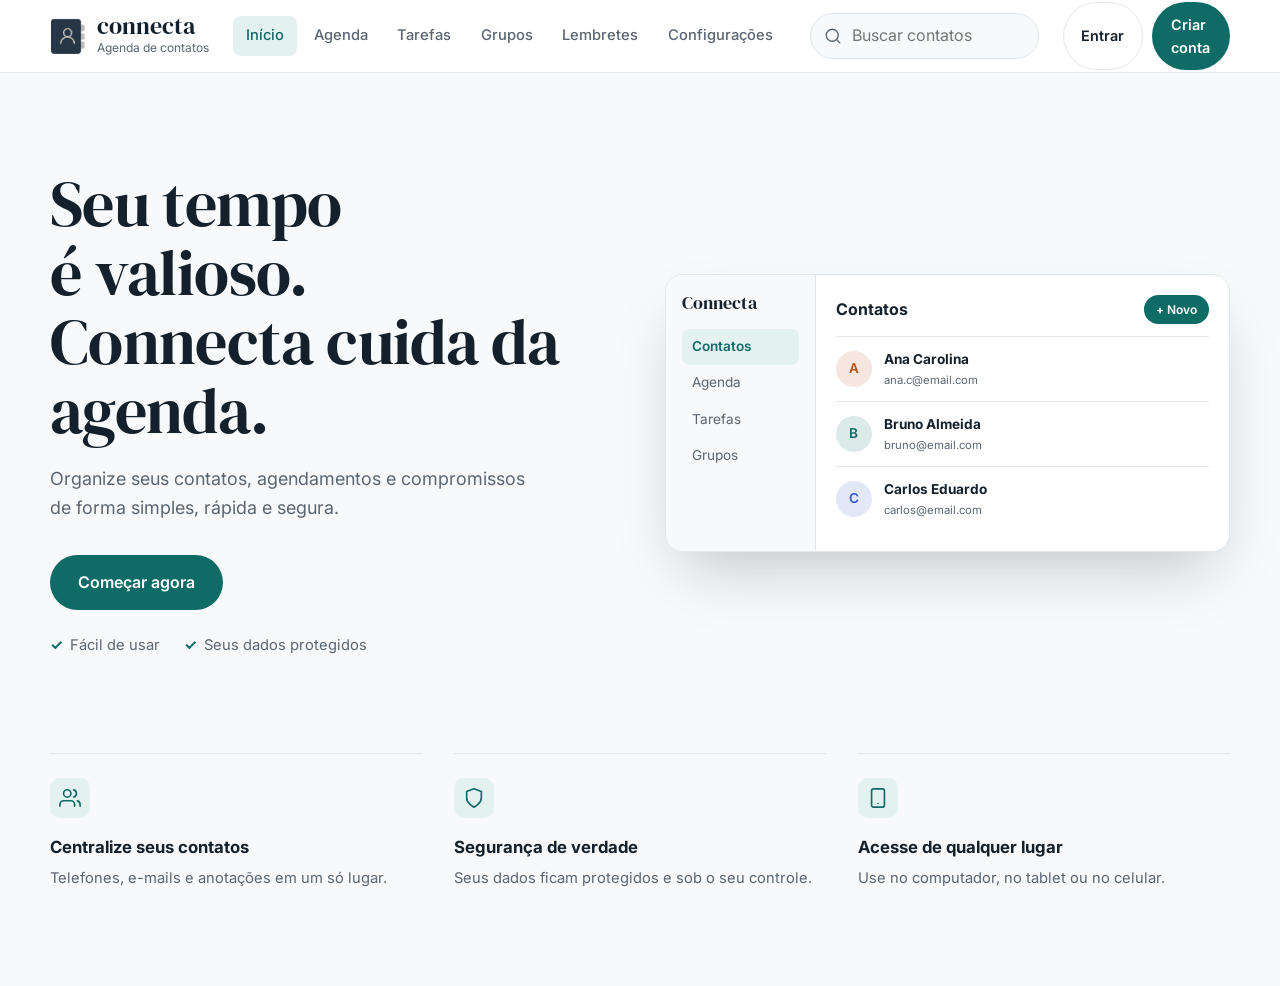
==== commit 74eb93d2: "login 60% complete" ====
--- a/index.html
+++ b/index.html
@@ -19,7 +19,6 @@
     <div class="container header-inner">
 
       <a class="logo" href="index.html">
-        <!-- Coloque sua logo em assets/logo_connecta.png -->
         <img src="assets/logo_connecta.png" alt="" width="36" height="36">
         <span>
           <strong>connecta</strong>
@@ -29,7 +28,7 @@
 
       <nav class="site-nav" id="menu" aria-label="Principal">
         <ul>
-          <li><a href="contatos.html" aria-current="page">Contatos</a></li>
+          <li><a href="index.html" aria-current="page">Início</a></li>
           <li><a href="agenda.html">Agenda</a></li>
           <li><a href="tarefas.html">Tarefas</a></li>
           <li><a href="grupos.html">Grupos</a></li>
@@ -47,9 +46,10 @@
         <ul class="search-results" id="search-results" aria-live="polite" hidden></ul>
       </form>
 
-      <div class="header-actions">
-        <button type="button" class="btn btn--ghost">Entrar</button>
-        <button type="button" class="btn btn--primary">Criar conta</button>
+      <!-- script.js substitui este conteúdo conforme o usuário esteja logado ou não -->
+      <div class="header-actions" id="auth-area">
+        <a class="btn btn--ghost" href="login.html">Entrar</a>
+        <a class="btn btn--primary" href="login.html?modo=cadastro">Criar conta</a>
       </div>
 
       <button type="button" class="menu-toggle" aria-label="Abrir menu" aria-expanded="false" aria-controls="menu">
@@ -69,7 +69,7 @@
         <div class="hero-text">
           <h1>Seu tempo é valioso.<br>Connecta cuida da agenda.</h1>
           <p>Organize seus contatos, agendamentos e compromissos de forma simples, rápida e segura.</p>
-          <a class="btn btn--primary btn--lg" href="#">Começar agora</a>
+          <a class="btn btn--primary btn--lg" href="login.html?modo=cadastro">Começar agora</a>
           <ul class="checks">
             <li>Fácil de usar</li>
             <li>Seus dados protegidos</li>
@@ -150,4 +150,4 @@
   </main>
 
 </body>
-</html>+</html>
--- a/style.css
+++ b/style.css
@@ -394,4 +394,303 @@
 
 @media (prefers-reduced-motion: reduce) {
   * { transition: none !important; scroll-behavior: auto !important; }
-}+}
+
+/* 8. Autenticação --------------------------------------------------------- */
+.auth { padding: clamp(3rem, 8vw, 6rem) 0; }
+
+.auth-card {
+  max-width: 440px;
+  margin-inline: auto;
+  padding: 2rem;
+  background: var(--surface);
+  border: 1px solid var(--line);
+  border-radius: 18px;
+  box-shadow: 0 30px 60px -20px rgb(20 32 43 / 0.25);
+}
+
+.auth-tabs {
+  display: grid;
+  grid-template-columns: 1fr 1fr;
+  gap: 4px;
+  margin-bottom: 1.75rem;
+  padding: 4px;
+  background: var(--bg);
+  border: 1px solid var(--line);
+  border-radius: 999px;
+}
+
+.auth-tab {
+  padding: 0.55rem;
+  border: 0;
+  border-radius: 999px;
+  background: transparent;
+  color: var(--muted);
+  font-weight: 600;
+  cursor: pointer;
+}
+
+.auth-tab.is-active {
+  background: var(--surface);
+  color: var(--brand);
+  box-shadow: 0 1px 3px rgb(20 32 43 / 0.1);
+}
+
+.auth-form { display: grid; gap: 1rem; }
+.auth-form[hidden] { display: none; }
+
+.field { display: grid; gap: 0.35rem; }
+.field label { font-size: 0.9rem; font-weight: 500; }
+
+.field input {
+  padding: 0.7rem 0.9rem;
+  border: 1px solid var(--line);
+  border-radius: 10px;
+  background: var(--bg);
+  transition: border-color 0.2s, box-shadow 0.2s, background 0.2s;
+}
+
+.field input:focus {
+  outline: none;
+  border-color: var(--brand);
+  background: var(--surface);
+  box-shadow: 0 0 0 3px var(--brand-soft);
+}
+
+.field input.is-invalid { border-color: #b42318; }
+
+.auth-options {
+  display: flex;
+  align-items: center;
+  font-size: 0.88rem;
+  color: var(--muted);
+}
+
+.auth-options label { display: flex; align-items: center; gap: 0.4rem; cursor: pointer; }
+
+.auth-form .btn--lg { width: 100%; margin-top: 0.5rem; }
+.auth-form .btn:disabled { opacity: 0.6; cursor: wait; }
+
+.auth-msg {
+  min-height: 1.4em;
+  font-size: 0.9rem;
+  text-align: center;
+  color: var(--muted);
+}
+
+.auth-msg.is-error { color: #b42318; }
+.auth-msg.is-success { color: var(--brand); }
+
+@media (max-width: 480px) {
+  .auth-card { padding: 1.5rem; }
+}
+
+/* 9. Páginas internas e cabeçalho logado --------------------------------- */
+[hidden] { display: none !important; }
+
+.user-hello {
+  align-self: center;
+  font-size: 0.9rem;
+  color: var(--muted);
+  white-space: nowrap;
+}
+.user-hello strong { color: var(--ink); }
+
+.page { padding: clamp(2.5rem, 6vw, 4.5rem) 0; }
+
+.page-head {
+  display: flex;
+  align-items: flex-end;
+  justify-content: space-between;
+  flex-wrap: wrap;
+  gap: 1rem;
+  margin-bottom: 2rem;
+}
+.page-head h1 { font: 400 clamp(2rem, 4vw, 2.75rem)/1.1 var(--font-serif); }
+.page-head p { margin-top: 0.5rem; color: var(--muted); }
+
+.badge {
+  padding: 0.35rem 0.9rem;
+  border-radius: 999px;
+  background: var(--brand-soft);
+  color: var(--brand);
+  font-size: 0.85rem;
+  font-weight: 600;
+}
+
+.page-grid {
+  display: grid;
+  grid-template-columns: 1.4fr 1fr;
+  gap: 1.5rem;
+  align-items: start;
+}
+
+.card {
+  padding: 1.75rem;
+  background: var(--surface);
+  border: 1px solid var(--line);
+  border-radius: 18px;
+  box-shadow: 0 12px 32px -20px rgb(20 32 43 / 0.2);
+}
+.card h2 { font-size: 1.15rem; margin-bottom: 1rem; }
+
+.contact-info { flex: 1; min-width: 0; }
+.contact-info strong,
+.contact-info small {
+  display: block;
+  overflow: hidden;
+  text-overflow: ellipsis;
+  white-space: nowrap;
+}
+
+.btn-remover {
+  padding: 0.3rem 0.6rem;
+  border: 0;
+  border-radius: 8px;
+  background: none;
+  color: #b42318;
+  font: inherit;
+  font-size: 0.85rem;
+  font-weight: 600;
+  cursor: pointer;
+}
+.btn-remover:hover { background: #fdecea; }
+
+.empty {
+  padding: 1.5rem 0;
+  text-align: center;
+  color: var(--muted);
+}
+
+.empty-state {
+  padding: 3rem 1.5rem;
+  text-align: center;
+  color: var(--muted);
+}
+
+@media (max-width: 900px) {
+  .page-grid { grid-template-columns: 1fr; }
+}
+
+@media (max-width: 720px) {
+  .user-hello { display: none; }
+}
+
+/* ===== Tela de login / cadastro ===== */
+.auth-section {
+  padding: 4rem 0;
+  min-height: calc(100vh - 80px);
+  display: flex;
+  align-items: center;
+  background: #f5f7fb;
+}
+
+.auth-card {
+  max-width: 420px;
+  margin: 0 auto;
+  background: #fff;
+  border-radius: 16px;
+  box-shadow: 0 10px 30px rgba(0, 0, 0, 0.08);
+  padding: 2rem;
+}
+
+.auth-tabs {
+  display: grid;
+  grid-template-columns: 1fr 1fr;
+  gap: 0.5rem;
+  background: #eef1f7;
+  border-radius: 10px;
+  padding: 0.25rem;
+  margin-bottom: 1.5rem;
+}
+
+.auth-tab {
+  border: 0;
+  background: transparent;
+  padding: 0.6rem;
+  border-radius: 8px;
+  font: inherit;
+  font-weight: 500;
+  color: #5a6478;
+  cursor: pointer;
+}
+
+.auth-tab.is-active {
+  background: #fff;
+  color: #1a2233;
+  box-shadow: 0 2px 6px rgba(0, 0, 0, 0.08);
+}
+
+.auth-form {
+  display: flex;
+  flex-direction: column;
+  gap: 1rem;
+}
+
+/* Necessário, porque "display: flex" sobrescreve o atributo hidden */
+.auth-form[hidden] {
+  display: none;
+}
+
+.auth-form h1 {
+  font-family: "DM Serif Display", serif;
+  font-size: 1.75rem;
+  font-weight: 400;
+  margin: 0 0 0.5rem;
+  color: #1a2233;
+}
+
+.field {
+  display: flex;
+  flex-direction: column;
+  gap: 0.35rem;
+}
+
+.field label {
+  font-size: 0.9rem;
+  font-weight: 500;
+  color: #1a2233;
+}
+
+.field input {
+  font: inherit;
+  padding: 0.75rem 0.9rem;
+  border: 1px solid #d5dbe6;
+  border-radius: 10px;
+  background: #fff;
+}
+
+.field input:focus {
+  outline: 2px solid #4f7cff;
+  outline-offset: 1px;
+  border-color: transparent;
+}
+
+.auth-erro {
+  margin: 0;
+  padding: 0.6rem 0.8rem;
+  border-radius: 8px;
+  background: #fdecec;
+  color: #b42318;
+  font-size: 0.9rem;
+}
+
+.auth-erro[hidden] {
+  display: none;
+}
+
+.auth-form .btn {
+  width: 100%;
+}
+
+.auth-saudacao {
+  font-weight: 500;
+  margin-right: 0.5rem;
+  white-space: nowrap;
+}
+
+@media (max-width: 480px) {
+  .auth-card {
+    padding: 1.5rem;
+  }
+}
